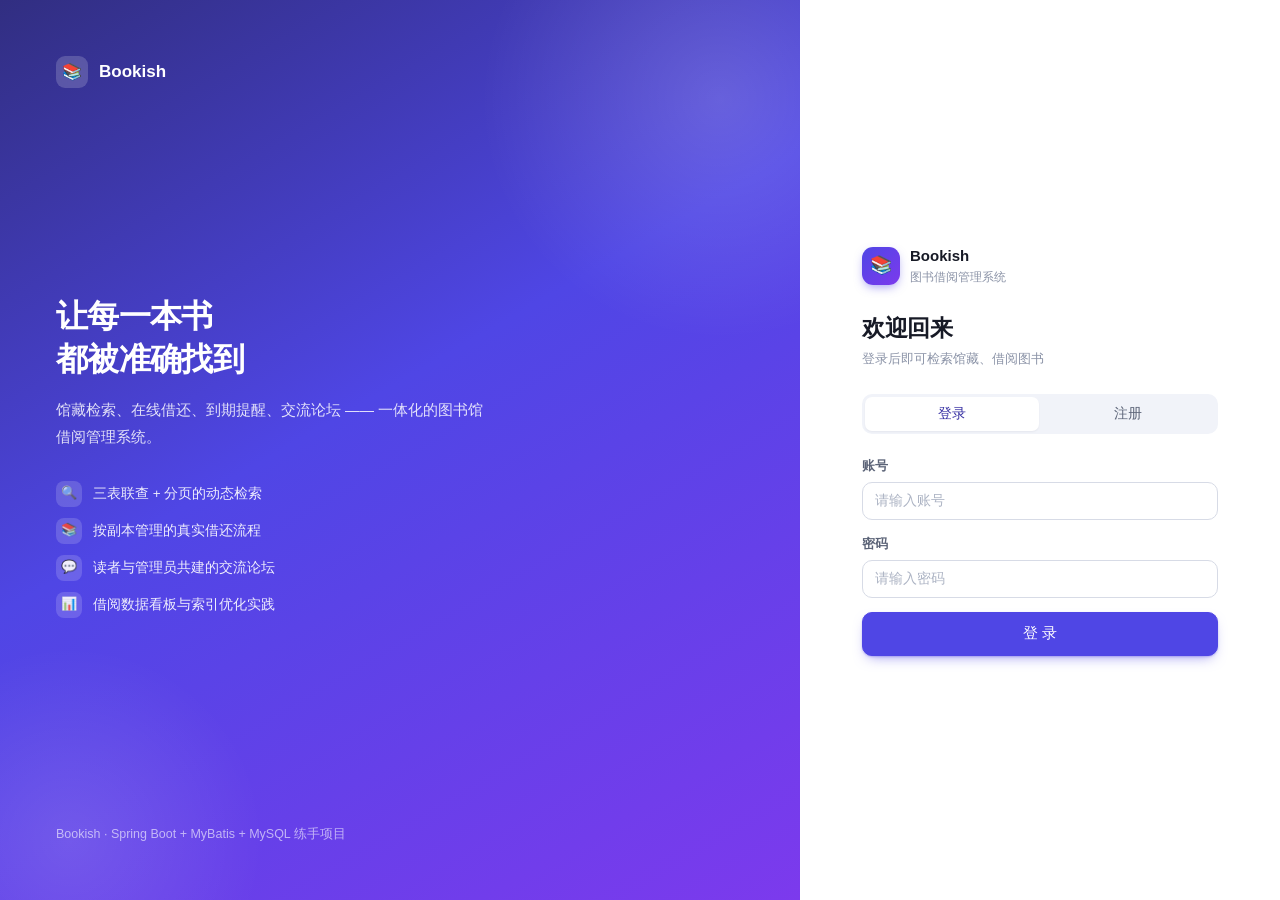
==== src/main/resources/static/index.html @ 9dac6c5d "注册管理员需邀请码 + 前端自动刷新轮询 + 移除演示账号提示 - 后端：RegisterUserVo 增加 role/inviteCode，注册接口校验管理员邀请码   （错误码 1008，邀请码走" ====
<!DOCTYPE html>
<html lang="zh-CN">
<head>
<meta charset="UTF-8">
<meta name="viewport" content="width=device-width, initial-scale=1.0">
<meta http-equiv="Cache-Control" content="no-store, no-cache, must-revalidate">
<title>图书检索 · Bookish</title>
<link rel="stylesheet" href="css/style.css?v=20261019e">
</head>
<body>

<div class="app">
  <aside class="sidebar" id="sidebar"></aside>

  <div class="main">
    <header class="topbar" id="topbar"></header>

    <main class="content">

      <!-- ============ 我的借阅概览 ============ -->
      <div class="stat-grid">
        <div class="stat-card">
          <div class="s-top"><span class="s-label">当前在借</span><span class="s-ico">📖</span></div>
          <div class="s-value" id="statBorrowing">—</div>
          <div class="s-foot">可借上限 <b id="statMax">—</b></div>
        </div>
        <div class="stat-card danger">
          <div class="s-top"><span class="s-label">已逾期</span><span class="s-ico">⏰</span></div>
          <div class="s-value" id="statOverdue">—</div>
          <div class="s-foot">逾期后无法续借</div>
        </div>
        <div class="stat-card success">
          <div class="s-top"><span class="s-label">已归还</span><span class="s-ico">✅</span></div>
          <div class="s-value" id="statReturned">—</div>
          <div class="s-foot">历史累计</div>
        </div>
        <div class="stat-card accent">
          <div class="s-top"><span class="s-label">待缴罚款</span><span class="s-ico">💰</span></div>
          <div class="s-value" id="statFine">—</div>
          <div class="s-foot">0.5 元/天，单本上限 20 元</div>
        </div>
      </div>

      <!-- ============ 热门借阅 TOP10 ============ -->
      <div class="section-title">
        <span class="bar"></span>热门借阅 TOP10
        <span class="sub hot-hint">自动轮播 · 悬停暂停</span>
        <span class="spacer"></span>
        <span class="seg" id="hotToggle">
          <button type="button" class="seg-btn" data-mode="carousel" onclick="setHotMode('carousel')">轮换</button>
          <button type="button" class="seg-btn" data-mode="grid" onclick="setHotMode('grid')">平铺</button>
        </span>
      </div>
      <div class="hot-carousel" id="hotCarousel">
        <button class="hot-arrow prev" onclick="hotGo(-1); hotAuto()" aria-label="上一组">‹</button>
        <div class="hot-viewport" id="hotViewport">
          <div class="hot-track" id="hotTrack">
            <div class="hot-placeholder">热门榜加载中…</div>
          </div>
        </div>
        <button class="hot-arrow next" onclick="hotGo(1); hotAuto()" aria-label="下一组">›</button>
        <div class="hot-dots" id="hotDots"></div>
      </div>

      <!-- ============ 图书检索 ============ -->
      <div class="section-title">
        <span class="bar"></span>图书检索
        <span class="sub">支持书名 / 作者关键词，边打边搜</span>
      </div>

      <div class="filter-bar">
        <div class="search-row">
          <div class="search-wrap">
            <span class="s-ico">🔍</span>
            <input type="text" id="keyword" placeholder="输入书名或作者，边打边搜（回车立即搜索）"
                   oninput="onKeywordInput()" onkeydown="onKeywordKey(event)" autocomplete="off">
            <button type="button" class="s-clear" id="kwClear" title="清空" onclick="clearKeyword()">×</button>
          </div>
          <select id="sortSel" onchange="applyFilter()" style="width:auto;min-width:132px">
            <option value="newest">最新上架</option>
            <option value="hot">最多借阅</option>
            <option value="priceAsc">价格从低到高</option>
            <option value="priceDesc">价格从高到低</option>
          </select>
          <select id="pubSel" onchange="applyFilter()" style="width:auto;min-width:150px">
            <option value="">全部出版社</option>
          </select>
          <button class="btn btn-primary" onclick="applyFilter()">搜索</button>
          <span class="search-status" id="searchStatus"></span>
        </div>
        <div class="chips mt-16" id="categoryChips"></div>
        <div class="chips mt-8">
          <span class="chip" id="chipAvailable" onclick="toggleAvailable()">✅ 只看可借</span>
          <span class="chip" onclick="resetFilter()">↺ 重置条件</span>
        </div>
      </div>

      <div id="bookGrid" class="book-grid"></div>
      <div id="pager" class="pager"></div>

    </main>
  </div>
</div>

<!-- ============ 图书详情弹窗 ============ -->
<div class="modal-mask" id="detailModal">
  <div class="modal modal-lg">
    <div class="modal-head">
      <h3>图书详情</h3>
      <button class="modal-close" onclick="closeModal('detailModal')">×</button>
    </div>
    <div class="modal-body" id="detailBody"></div>
    <div class="modal-foot">
      <button class="btn btn-ghost" onclick="closeModal('detailModal')">关闭</button>
      <button class="btn btn-primary" id="btnBorrow" onclick="doBorrow()">借这本书</button>
    </div>
  </div>
</div>

<script src="js/mock.js?v=20261019e"></script>
<script src="js/api.js?v=20261019e"></script>
<script src="js/home.js?v=20261019e"></script>
</body>
</html>
---- src/main/resources/static/css/style.css ----
/* ==========================================================
   Bookish · 样式表 v2（现代 SaaS 风格）
   ---------------------------------------------------------
   目录：
   0. 设计 token（颜色 / 圆角 / 阴影 / 间距）
   1. 基础重置与排版
   2. 应用外壳：侧边栏 + 顶栏 + 内容区
   3. 按钮
   4. 表单
   5. 卡片 / 面板 / 分区标题
   6. 徽章 / 标签 / 状态点
   7. 统计卡
   8. 标签页 / 分段控件
   9. 表格 / 分页
   10. 头像 / 用户菜单
   11. 骨架屏 / 空状态 / 加载态
   12. Toast / 弹窗 / 抽屉
   13. 图书（网格 / 热门轮播 / 详情）
   14. 借阅（记录卡）
   15. 图表（横向条形）
   16. 个人中心弹窗
   17. 论坛
   18. 公告
   19. 登录注册页
   20. 响应式
   ========================================================== */

/* ==================== 0. 设计 token ==================== */
:root {
  /* 品牌色：靛蓝 */
  --brand:        #4F46E5;
  --brand-600:    #4338CA;
  --brand-700:    #3730A3;
  --brand-50:     #EEF2FF;
  --brand-100:    #E0E7FF;

  /* 中性色 */
  --bg:           #F5F6FA;
  --surface:      #FFFFFF;
  --surface-2:    #FAFBFD;
  --surface-3:    #F1F3F9;
  --border:       #E7E9F0;
  --border-2:     #D7DBE6;
  --text:         #171A26;
  --text-2:       #5B6377;
  --text-3:       #8B93A7;
  --text-4:       #ADB4C4;

  /* 语义色 */
  --danger:       #E5484D;
  --danger-50:    #FEF1F2;
  --danger-100:   #FDD8DA;
  --success:      #12A150;
  --success-50:   #EAFBF1;
  --warn:         #B45309;
  --warn-50:      #FFF7E6;
  --info:         #0EA5E9;
  --info-50:      #EAF7FE;

  /* 兼容旧变量名（个别内联 style 里还在用 --primary / --accent） */
  --primary:        var(--brand);
  --primary-dark:   var(--brand-600);
  --primary-light:  var(--brand-50);
  --accent:         #7C3AED;
  --accent-light:   #F3EEFE;

  --radius:       14px;
  --radius-sm:    10px;
  --radius-xs:    8px;
  --radius-pill:  999px;

  --shadow-xs: 0 1px 2px rgba(16, 24, 40, .05);
  --shadow-sm: 0 1px 3px rgba(16, 24, 40, .06), 0 1px 2px rgba(16, 24, 40, .04);
  --shadow:    0 2px 4px rgba(16, 24, 40, .04), 0 12px 24px -12px rgba(16, 24, 40, .12);
  --shadow-lg: 0 24px 56px -12px rgba(16, 24, 40, .22);

  --sidebar-w: 236px;
  --topbar-h:  64px;
}

/* ==================== 1. 基础 ==================== */
* { margin: 0; padding: 0; box-sizing: border-box; }

html { scroll-behavior: smooth; -webkit-text-size-adjust: 100%; }

body {
  font-family: -apple-system, BlinkMacSystemFont, "Segoe UI", "PingFang SC",
               "Hiragino Sans GB", "Microsoft YaHei", "Helvetica Neue", sans-serif;
  background: var(--bg);
  color: var(--text);
  font-size: 14px;
  line-height: 1.6;
  min-height: 100vh;
  -webkit-font-smoothing: antialiased;
}

a { color: var(--brand); text-decoration: none; }
a:hover { color: var(--brand-600); }

h1, h2, h3, h4 { line-height: 1.35; font-weight: 650; letter-spacing: -.01em; }
h1 { font-size: 20px; }
h2 { font-size: 17px; }
h3 { font-size: 15.5px; }

::selection { background: var(--brand-100); }

/* 滚动条 */
::-webkit-scrollbar { width: 10px; height: 10px; }
::-webkit-scrollbar-thumb { background: #D3D8E4; border-radius: 999px; border: 3px solid transparent; background-clip: content-box; }
::-webkit-scrollbar-thumb:hover { background: #BCC3D4; background-clip: content-box; }
::-webkit-scrollbar-track { background: transparent; }

/* 通用工具类 */
.hidden { display: none !important; }
.text-sub { color: var(--text-2); }
.text-light { color: var(--text-3); }
.text-sm { font-size: 12.5px; }
.text-xs { font-size: 11.5px; }
.mono { font-family: ui-monospace, SFMono-Regular, Menlo, Consolas, "Liberation Mono", monospace; font-size: 12.5px; }
.flex-between { display: flex; align-items: center; justify-content: space-between; gap: 12px; }
.flex-center { display: flex; align-items: center; gap: 8px; }
.mb-8 { margin-bottom: 8px; }
.mb-16 { margin-bottom: 16px; }
.mt-8 { margin-top: 8px; }
.mt-16 { margin-top: 16px; }
.mt-24 { margin-top: 24px; }
.nowrap { white-space: nowrap; }

/* 入场动画 */
@keyframes fadeUp { from { opacity: 0; transform: translateY(8px); } to { opacity: 1; transform: none; } }
@keyframes fadeIn { from { opacity: 0; } to { opacity: 1; } }
@keyframes spin { to { transform: rotate(360deg); } }
@keyframes shimmer { 0% { background-position: -420px 0; } 100% { background-position: 420px 0; } }
@keyframes popIn { from { opacity: 0; transform: translateY(12px) scale(.98); } to { opacity: 1; transform: none; } }
.fade-up { animation: fadeUp .34s cubic-bezier(.22, .61, .36, 1) both; }

/* ==================== 2. 应用外壳 ==================== */
.app { display: flex; min-height: 100vh; }

/* ---- 侧边栏 ---- */
.sidebar {
  width: var(--sidebar-w);
  position: fixed; top: 0; bottom: 0; left: 0; z-index: 70;
  display: flex; flex-direction: column;
  background: var(--surface);
  border-right: 1px solid var(--border);
}

.sb-brand {
  height: var(--topbar-h);
  display: flex; align-items: center; gap: 10px;
  padding: 0 18px; flex-shrink: 0;
  border-bottom: 1px solid var(--border);
}
.sb-logo {
  width: 32px; height: 32px; border-radius: 9px; flex-shrink: 0;
  background: linear-gradient(135deg, var(--brand) 0%, #7C3AED 100%);
  color: #fff; display: flex; align-items: center; justify-content: center;
  font-size: 16px; box-shadow: 0 4px 10px -2px rgba(79, 70, 229, .5);
}
.sb-brand-text b { display: block; font-size: 15px; letter-spacing: -.02em; line-height: 1.2; }
.sb-brand-text span { font-size: 11px; color: var(--text-3); }

.sb-scroll { flex: 1; overflow-y: auto; padding: 14px 12px; }

.sb-group { margin-bottom: 18px; }
.sb-group-title {
  font-size: 11px; font-weight: 600; letter-spacing: .08em;
  color: var(--text-4); text-transform: uppercase;
  padding: 0 10px 7px;
}

.sb-item {
  display: flex; align-items: center; gap: 11px;
  padding: 9px 11px; margin-bottom: 2px;
  border-radius: var(--radius-sm);
  color: var(--text-2); font-size: 13.5px; font-weight: 500;
  cursor: pointer; position: relative;
  transition: background .15s, color .15s;
}
.sb-item:hover { background: var(--surface-3); color: var(--text); }
.sb-item.active { background: var(--brand-50); color: var(--brand-700); font-weight: 600; }
.sb-item.active::before {
  content: ""; position: absolute; left: -12px; top: 50%; transform: translateY(-50%);
  width: 3px; height: 18px; border-radius: 0 3px 3px 0; background: var(--brand);
}
.sb-item .sb-ico { width: 18px; text-align: center; font-size: 15px; flex-shrink: 0; }
.sb-item .sb-txt { flex: 1; }
.sb-badge {
  min-width: 18px; height: 18px; padding: 0 5px;
  border-radius: 999px; background: var(--danger); color: #fff;
  font-size: 10.5px; font-weight: 700; line-height: 18px; text-align: center;
}
.sb-badge.soft { background: var(--brand-100); color: var(--brand-700); }

.sb-foot { padding: 12px; border-top: 1px solid var(--border); flex-shrink: 0; }
.sb-user {
  display: flex; align-items: center; gap: 10px;
  padding: 8px; border-radius: var(--radius-sm);
  cursor: pointer; transition: background .15s;
}
.sb-user:hover { background: var(--surface-3); }
.sb-user-info { min-width: 0; flex: 1; }
.sb-user-info b { display: block; font-size: 13px; font-weight: 600; white-space: nowrap; overflow: hidden; text-overflow: ellipsis; }
.sb-user-info span { font-size: 11px; color: var(--text-3); }

.sidebar-mask {
  position: fixed; inset: 0; z-index: 65;
  background: rgba(16, 24, 40, .38);
  opacity: 0; pointer-events: none; transition: opacity .22s;
}
.sidebar-mask.show { opacity: 1; pointer-events: auto; }
/* 毛玻璃只在窄屏「抽屉模式」下生效；宽屏侧边栏常驻，不需要遮罩 */
@media (max-width: 960px) {
  .sidebar-mask { backdrop-filter: blur(2px); }
}
@media (min-width: 961px) {
  .sidebar-mask { display: none !important; }
}

/* ---- 主区 ---- */
.main { flex: 1; min-width: 0; margin-left: var(--sidebar-w); display: flex; flex-direction: column; }

.topbar {
  height: var(--topbar-h); flex-shrink: 0;
  position: sticky; top: 0; z-index: 60;
  display: flex; align-items: center; gap: 14px;
  padding: 0 24px;
  background: rgba(255, 255, 255, .88);
  backdrop-filter: saturate(180%) blur(10px);
  border-bottom: 1px solid var(--border);
}
.tb-title { flex: 1; min-width: 0; }
.tb-title h1 { font-size: 17px; display: flex; align-items: center; gap: 8px; }
.tb-title p { font-size: 12.5px; color: var(--text-3); margin-top: 1px; }
.tb-actions { display: flex; align-items: center; gap: 8px; flex-shrink: 0; }

.menu-btn { display: none; }

.icon-btn {
  width: 36px; height: 36px; border-radius: var(--radius-sm);
  display: inline-flex; align-items: center; justify-content: center;
  border: 1px solid transparent; background: none;
  color: var(--text-2); font-size: 16px; cursor: pointer;
  position: relative; transition: all .15s; font-family: inherit;
}
.icon-btn:hover { background: var(--surface-3); color: var(--text); }
.icon-btn .dot {
  position: absolute; top: 6px; right: 6px;
  width: 8px; height: 8px; border-radius: 50%;
  background: var(--danger); border: 2px solid var(--surface);
}

.content {
  flex: 1; width: 100%; max-width: 1320px;
  margin: 0 auto; padding: 24px;
  animation: fadeIn .28s ease both;
}
.content-wide { max-width: 100%; }

/* ==================== 3. 按钮 ==================== */
.btn {
  display: inline-flex; align-items: center; justify-content: center; gap: 6px;
  height: 38px; padding: 0 16px;
  border-radius: var(--radius-sm);
  border: 1px solid var(--border-2);
  background: var(--surface); color: var(--text);
  font-size: 13.5px; font-weight: 550; font-family: inherit;
  cursor: pointer; white-space: nowrap;
  transition: background .15s, border-color .15s, box-shadow .15s, transform .06s;
}
.btn:hover { background: var(--surface-3); border-color: var(--text-4); }
.btn:active { transform: translateY(1px); }
.btn:disabled { opacity: .55; cursor: not-allowed; transform: none; }

.btn-primary {
  background: var(--brand); border-color: var(--brand); color: #fff;
  box-shadow: 0 1px 2px rgba(79, 70, 229, .3), 0 6px 14px -6px rgba(79, 70, 229, .6);
}
.btn-primary:hover { background: var(--brand-600); border-color: var(--brand-600); }
.btn-danger { background: var(--danger); border-color: var(--danger); color: #fff; }
.btn-danger:hover { background: #D13438; border-color: #D13438; }
.btn-soft-danger { background: var(--danger-50); border-color: var(--danger-100); color: var(--danger); }
.btn-soft-danger:hover { background: var(--danger-100); border-color: var(--danger-100); }
.btn-success { background: var(--success); border-color: var(--success); color: #fff; }
.btn-success:hover { background: #0E8A44; border-color: #0E8A44; }
.btn-ghost { background: transparent; border-color: var(--border-2); color: var(--text-2); }
.btn-ghost:hover { background: var(--surface-3); color: var(--text); }
.btn-brand-soft { background: var(--brand-50); border-color: var(--brand-100); color: var(--brand-700); }
.btn-brand-soft:hover { background: var(--brand-100); border-color: var(--brand-100); }
.btn-link { background: none; border: none; color: var(--brand); padding: 0 4px; height: auto; }
.btn-link:hover { background: none; text-decoration: underline; }

.btn-sm { height: 30px; padding: 0 11px; font-size: 12.5px; border-radius: var(--radius-xs); gap: 4px; }
.btn-lg { height: 44px; padding: 0 22px; font-size: 14.5px; }
.btn-block { width: 100%; }
.btn-icon { width: 36px; height: 36px; padding: 0; }
.btn-icon.btn-sm { width: 30px; height: 30px; }

.btn-group { display: inline-flex; gap: 6px; }

/* ==================== 4. 表单 ==================== */
.field { margin-bottom: 14px; }
.field > label {
  display: block; font-size: 12.5px; font-weight: 600;
  color: var(--text-2); margin-bottom: 6px;
}
.field .hint { font-size: 11.5px; color: var(--text-3); margin-top: 5px; }
.field .err { font-size: 11.5px; color: var(--danger); margin-top: 5px; }
.field-row { display: grid; grid-template-columns: 1fr 1fr; gap: 12px; }

input[type="text"], input[type="password"], input[type="number"], input[type="date"],
input[type="search"], select, textarea {
  width: 100%; min-height: 38px;
  padding: 8px 12px;
  border: 1px solid var(--border-2);
  border-radius: var(--radius-sm);
  background: var(--surface);
  color: var(--text); font-size: 13.5px; font-family: inherit;
  transition: border-color .15s, box-shadow .15s, background .15s;
}
textarea { min-height: 92px; resize: vertical; line-height: 1.65; }
input::placeholder, textarea::placeholder { color: var(--text-4); }
input:focus, select:focus, textarea:focus {
  outline: none; border-color: var(--brand);
  box-shadow: 0 0 0 3.5px rgba(79, 70, 229, .13);
}
input:disabled, select:disabled, textarea:disabled { background: var(--surface-3); color: var(--text-3); cursor: not-allowed; }
select { cursor: pointer; appearance: none;
  background-image: url("data:image/svg+xml;utf8,<svg xmlns='http://www.w3.org/2000/svg' width='12' height='12' viewBox='0 0 24 24' fill='none' stroke='%238B93A7' stroke-width='3'><path d='M6 9l6 6 6-6'/></svg>");
  background-repeat: no-repeat; background-position: right 12px center; padding-right: 32px;
}

/* 搜索框（带放大镜 + 清空按钮） */
.search-wrap { position: relative; flex: 1; min-width: 160px; }
.search-wrap .s-ico {
  position: absolute; left: 12px; top: 50%; transform: translateY(-50%);
  color: var(--text-4); font-size: 14px; pointer-events: none;
}
.search-wrap input { padding-left: 34px; padding-right: 34px; }
.search-wrap .s-clear {
  position: absolute; right: 8px; top: 50%; transform: translateY(-50%);
  width: 22px; height: 22px; border-radius: 50%; border: none;
  background: var(--surface-3); color: var(--text-2);
  font-size: 14px; line-height: 1; cursor: pointer; display: none;
  align-items: center; justify-content: center;
}
.search-wrap .s-clear:hover { background: var(--border-2); color: var(--text); }

.checkbox { display: inline-flex; align-items: center; gap: 7px; font-size: 13px; color: var(--text-2); cursor: pointer; }
.checkbox input { width: 15px; height: 15px; accent-color: var(--brand); cursor: pointer; }

/* ==================== 5. 卡片 / 面板 / 标题 ==================== */
.card {
  background: var(--surface);
  border: 1px solid var(--border);
  border-radius: var(--radius);
  box-shadow: var(--shadow-xs);
}
.card-pad { padding: 18px; }
.card-head {
  display: flex; align-items: center; justify-content: space-between; gap: 12px;
  padding: 15px 18px; border-bottom: 1px solid var(--border);
}
.card-head h3 { font-size: 14.5px; display: flex; align-items: center; gap: 8px; }
.card-body { padding: 18px; }
.card-body-flush { padding: 8px 0; }

.panel {
  background: var(--surface); border: 1px solid var(--border);
  border-radius: var(--radius); box-shadow: var(--shadow-xs);
}

.section-title {
  display: flex; align-items: center; gap: 9px;
  font-size: 14.5px; font-weight: 650;
  margin: 26px 0 13px;
}
.section-title:first-child { margin-top: 0; }
.section-title .bar {
  width: 3px; height: 15px; border-radius: 2px;
  background: linear-gradient(180deg, var(--brand), #7C3AED);
}
.section-title .sub { font-size: 12px; font-weight: 400; color: var(--text-3); }
.section-title .spacer { flex: 1; }

.divider { height: 1px; background: var(--border); margin: 16px 0; }

/* ==================== 6. 徽章 / 标签 ==================== */
.badge {
  display: inline-flex; align-items: center; gap: 4px;
  height: 20px; padding: 0 8px; border-radius: 6px;
  font-size: 11.5px; font-weight: 600; white-space: nowrap;
  background: var(--surface-3); color: var(--text-2);
}
.badge.brand { background: var(--brand-50); color: var(--brand-700); }
.badge.success { background: var(--success-50); color: var(--success); }
.badge.warn { background: var(--warn-50); color: var(--warn); }
.badge.danger { background: var(--danger-50); color: var(--danger); }
.badge.info { background: var(--info-50); color: #0369A1; }
.badge.solid-danger { background: var(--danger); color: #fff; }
.badge.gradient { background: linear-gradient(135deg, var(--brand), #7C3AED); color: #fff; }

.tag {
  display: inline-flex; align-items: center;
  padding: 1px 8px; border-radius: var(--radius-pill);
  font-size: 11.5px; font-weight: 500;
  background: var(--brand-50); color: var(--brand-700);
  border: 1px solid var(--brand-100);
}
.tag.gray { background: var(--surface-3); color: var(--text-2); border-color: var(--border); }
.tag.warn { background: var(--warn-50); color: var(--warn); border-color: #FBE3B4; }
.tag.danger { background: var(--danger-50); color: var(--danger); border-color: var(--danger-100); }
.tag.success { background: var(--success-50); color: var(--success); border-color: #BFEBD3; }
.tag.plain { background: transparent; border-color: var(--border-2); color: var(--text-2); }

.chip {
  display: inline-flex; align-items: center; gap: 5px;
  padding: 5px 12px; border-radius: var(--radius-pill);
  background: var(--surface); border: 1px solid var(--border-2);
  color: var(--text-2); font-size: 12.5px; cursor: pointer;
  transition: all .15s; user-select: none;
}
.chip:hover { border-color: var(--brand); color: var(--brand-700); background: var(--brand-50); }
.chip.active { background: var(--brand); border-color: var(--brand); color: #fff; font-weight: 600; }
.chip-label { font-size: 12.5px; color: var(--text-3); margin-right: 4px; }

.chips { display: flex; flex-wrap: wrap; gap: 8px; align-items: center; }

.status-tag {
  display: inline-flex; align-items: center; gap: 5px;
  padding: 2px 9px; border-radius: var(--radius-pill);
  font-size: 11.5px; font-weight: 600;
}
.status-tag::before { content: ""; width: 6px; height: 6px; border-radius: 50%; background: currentColor; }
.status-tag.borrowed { background: var(--brand-50); color: var(--brand-700); }
.status-tag.returned { background: var(--surface-3); color: var(--text-2); }
.status-tag.overdue { background: var(--danger-50); color: var(--danger); }
.status-tag.available { background: var(--success-50); color: var(--success); }
.status-tag.lost { background: var(--surface-3); color: var(--text-3); }

/* ==================== 7. 统计卡 ==================== */
.stat-grid { display: grid; grid-template-columns: repeat(4, 1fr); gap: 14px; }
.stat-grid.cols-1 { grid-template-columns: 1fr; }
.stat-grid.cols-2 { grid-template-columns: repeat(2, 1fr); }
.stat-grid.cols-3 { grid-template-columns: repeat(3, 1fr); }
.stat-grid.cols-4 { grid-template-columns: repeat(4, 1fr); }
.stat-grid.cols-5 { grid-template-columns: repeat(5, 1fr); }

.stat-card {
  position: relative; overflow: hidden;
  background: var(--surface); border: 1px solid var(--border);
  border-radius: var(--radius); padding: 16px 18px;
  box-shadow: var(--shadow-xs);
  transition: box-shadow .2s, transform .2s, border-color .2s;
}
.stat-card:hover { box-shadow: var(--shadow); transform: translateY(-2px); border-color: var(--border-2); }
.stat-card .s-top { display: flex; align-items: center; justify-content: space-between; margin-bottom: 9px; }
.stat-card .s-label { font-size: 12.5px; color: var(--text-3); font-weight: 500; }
.stat-card .s-ico {
  width: 32px; height: 32px; border-radius: 9px;
  display: flex; align-items: center; justify-content: center; font-size: 15px;
  background: var(--brand-50);
}
.stat-card .s-value { font-size: 24px; font-weight: 700; letter-spacing: -.02em; line-height: 1.2; }
.stat-card .s-foot { font-size: 11.5px; color: var(--text-3); margin-top: 5px; }
.stat-card.danger .s-ico { background: var(--danger-50); }
.stat-card.danger .s-value { color: var(--danger); }
.stat-card.accent .s-ico { background: var(--warn-50); }
.stat-card.accent .s-value { color: var(--warn); }
.stat-card.success .s-ico { background: var(--success-50); }
.stat-card.success .s-value { color: var(--success); }
.stat-card::after {
  content: ""; position: absolute; right: -28px; top: -28px;
  width: 90px; height: 90px; border-radius: 50%;
  background: radial-gradient(circle, rgba(79, 70, 229, .07), transparent 70%);
  pointer-events: none;
}

/* ==================== 8. 标签页 / 分段控件 ==================== */
.tabs {
  display: flex; gap: 2px; align-items: center;
  border-bottom: 1px solid var(--border);
  margin-bottom: 18px; overflow-x: auto; scrollbar-width: none;
}
.tabs::-webkit-scrollbar { display: none; }
.tabs button {
  position: relative; border: none; background: none; font-family: inherit;
  padding: 10px 15px; margin-bottom: -1px;
  font-size: 13.5px; font-weight: 550; color: var(--text-2);
  cursor: pointer; white-space: nowrap;
  border-bottom: 2px solid transparent;
  transition: color .15s, border-color .15s;
}
.tabs button:hover { color: var(--text); }
.tabs button.active { color: var(--brand-700); border-bottom-color: var(--brand); }
.tabs button .cnt {
  margin-left: 6px; padding: 0 6px; border-radius: 999px;
  background: var(--surface-3); color: var(--text-3);
  font-size: 11px; font-weight: 600;
}
.tabs button.active .cnt { background: var(--brand-50); color: var(--brand-700); }
.tabs .t-spacer { flex: 1; }

.seg {
  display: inline-flex; padding: 3px; gap: 2px;
  background: var(--surface-3); border-radius: var(--radius-sm);
}
.seg-btn {
  border: none; background: none; font-family: inherit;
  padding: 5px 12px; border-radius: 7px;
  font-size: 12.5px; font-weight: 550; color: var(--text-2); cursor: pointer;
  transition: all .15s;
}
.seg-btn:hover { color: var(--text); }
.seg-btn.active { background: var(--surface); color: var(--brand-700); box-shadow: var(--shadow-xs); }

/* ==================== 9. 表格 / 分页 ==================== */
.table-wrap {
  background: var(--surface); border: 1px solid var(--border);
  border-radius: var(--radius); overflow: auto; box-shadow: var(--shadow-xs);
}
.data-table { width: 100%; border-collapse: collapse; font-size: 13.5px; }
.data-table th {
  text-align: left; font-weight: 600; font-size: 12px;
  color: var(--text-3); text-transform: uppercase; letter-spacing: .04em;
  padding: 12px 14px; background: var(--surface-2);
  border-bottom: 1px solid var(--border); white-space: nowrap;
  position: sticky; top: 0; z-index: 1;
}
.data-table td { padding: 12px 14px; border-bottom: 1px solid var(--border); vertical-align: middle; }
.data-table tbody tr:last-child td { border-bottom: none; }
.data-table tbody tr { transition: background .13s; }
.data-table tbody tr:hover { background: var(--surface-2); }
.data-table .t-right { text-align: right; }
.data-table .t-center { text-align: center; }
.data-table .t-narrow { width: 1%; white-space: nowrap; }
.table-empty { padding: 40px 16px; text-align: center; color: var(--text-3); }

.pager {
  display: flex; align-items: center; gap: 5px; flex-wrap: wrap;
  margin-top: 18px;
}
.pager button {
  min-width: 34px; height: 34px; padding: 0 10px;
  border: 1px solid var(--border-2); background: var(--surface);
  border-radius: var(--radius-xs); color: var(--text-2);
  font-size: 13px; font-family: inherit; cursor: pointer;
  transition: all .15s;
}
.pager button:hover:not(:disabled) { border-color: var(--brand); color: var(--brand-700); background: var(--brand-50); }
.pager button.active { background: var(--brand); border-color: var(--brand); color: #fff; font-weight: 600; }
.pager button:disabled { opacity: .45; cursor: not-allowed; }
.pager-info { font-size: 12.5px; color: var(--text-3); margin-left: 8px; }

/* ==================== 10. 头像 / 用户菜单 ==================== */
.avatar {
  width: 34px; height: 34px; border-radius: 50%; flex-shrink: 0;
  display: inline-flex; align-items: center; justify-content: center;
  background: var(--brand); color: #fff;
  font-size: 13px; font-weight: 600; overflow: hidden;
  user-select: none;
}
.avatar img { width: 100%; height: 100%; object-fit: cover; display: block; }
.avatar.avatar-lg { width: 44px; height: 44px; font-size: 16px; }
.avatar.avatar-sm { width: 28px; height: 28px; font-size: 11.5px; }
.avatar.avatar-xs { width: 24px; height: 24px; font-size: 10.5px; }
.avatar.avatar-xl { width: 72px; height: 72px; font-size: 26px; }

.avatar-stack { display: flex; }
.avatar-stack .avatar { margin-left: -8px; border: 2px solid var(--surface); }
.avatar-stack .avatar:first-child { margin-left: 0; }

.nav-user { position: relative; flex-shrink: 0; }
.user-chip {
  display: flex; align-items: center; gap: 9px;
  padding: 4px 10px 4px 4px; border-radius: var(--radius-pill);
  cursor: pointer; transition: background .15s; border: 1px solid transparent;
}
.user-chip:hover { background: var(--surface-3); border-color: var(--border); }
.user-chip .uname { font-size: 13px; font-weight: 550; max-width: 110px; overflow: hidden; text-overflow: ellipsis; white-space: nowrap; }
.user-chip .urole {
  font-size: 10.5px; color: var(--text-3); background: var(--surface-3);
  padding: 1px 7px; border-radius: var(--radius-pill); border: 1px solid var(--border);
}
.user-chip .caret { color: var(--text-4); font-size: 10px; }

.user-menu {
  position: absolute; right: 0; top: 46px; z-index: 90;
  background: var(--surface); border: 1px solid var(--border);
  border-radius: var(--radius); box-shadow: var(--shadow-lg);
  min-width: 200px; padding: 6px; display: none;
  animation: popIn .16s ease both;
}
.user-menu.show { display: block; }
.user-menu .um-head {
  padding: 9px 11px 10px; border-bottom: 1px solid var(--border); margin-bottom: 5px;
}
.user-menu .um-head b { display: block; font-size: 13px; }
.user-menu .um-head span { font-size: 11.5px; color: var(--text-3); }
.user-menu a, .user-menu button {
  display: flex; align-items: center; gap: 9px; width: 100%; text-align: left;
  padding: 8px 11px; border-radius: var(--radius-xs);
  font-size: 13px; color: var(--text); background: none;
  border: none; cursor: pointer; font-family: inherit;
}
.user-menu a:hover, .user-menu button:hover { background: var(--surface-3); }
.user-menu .um-danger { color: var(--danger); }
.user-menu .um-sep { height: 1px; background: var(--border); margin: 5px 0; }

/* ==================== 11. 骨架屏 / 空状态 ==================== */
.sk-card {
  background: var(--surface); border: 1px solid var(--border);
  border-radius: var(--radius); overflow: hidden;
}
.sk-cover { height: 150px; background: var(--surface-3); }
.sk-body { padding: 14px; }
.sk-line {
  height: 11px; border-radius: 5px; margin-bottom: 9px;
  background: linear-gradient(90deg, #EEF0F5 25%, #F7F8FB 37%, #EEF0F5 63%);
  background-size: 420px 100%; animation: shimmer 1.25s linear infinite;
}
.sk-line.w80 { width: 80%; }
.sk-line.w60 { width: 60%; }
.sk-line.w50 { width: 50%; }
.sk-line.w40 { width: 40%; }
.sk-line.tall { height: 18px; }
.sk-row { display: flex; gap: 12px; padding: 14px 18px; border-bottom: 1px solid var(--border); align-items: flex-start; }
.sk-circle { width: 34px; height: 34px; border-radius: 50%; flex-shrink: 0; background: var(--surface-3); }
.sk-row .sk-body { padding: 0; flex: 1; }

.loading-tip { padding: 26px; text-align: center; color: var(--text-3); font-size: 13px; }
.loading-tip::before {
  content: ""; display: inline-block; width: 13px; height: 13px; margin-right: 8px;
  border: 2px solid var(--border-2); border-top-color: var(--brand); border-radius: 50%;
  animation: spin .7s linear infinite; vertical-align: -2px;
}

.empty-tip {
  padding: 52px 20px; text-align: center;
  color: var(--text-3); font-size: 13.5px; line-height: 1.9;
}
.empty-tip .big { font-size: 34px; margin-bottom: 10px; opacity: .9; }
.empty-tip a { font-weight: 550; }

.empty-state { padding: 46px 20px; text-align: center; }
.empty-state .es-ico {
  width: 54px; height: 54px; margin: 0 auto 12px; border-radius: 16px;
  background: var(--surface-3); display: flex; align-items: center; justify-content: center;
  font-size: 24px;
}
.empty-state b { display: block; font-size: 14px; margin-bottom: 4px; }
.empty-state p { color: var(--text-3); font-size: 12.5px; }

.is-busy { opacity: .5; transition: opacity .18s; pointer-events: none; }

/* ==================== 12. Toast / 弹窗 / 抽屉 ==================== */
#toastBox {
  position: fixed; top: 18px; left: 50%; transform: translateX(-50%);
  z-index: 300; display: flex; flex-direction: column; gap: 9px;
  align-items: center; pointer-events: none;
}
.toast {
  display: flex; align-items: center; gap: 9px;
  padding: 10px 16px; border-radius: var(--radius-sm);
  background: #1F2433; color: #fff; font-size: 13px; font-weight: 500;
  box-shadow: var(--shadow-lg); max-width: 440px;
  animation: popIn .2s ease both;
}
.toast::before { content: "●"; font-size: 9px; color: #7DD3A0; }
.toast.err { background: #4A1519; }
.toast.err::before { color: #FF8B8F; }
.toast.warn { background: #4A3208; }
.toast.warn::before { color: #FFC46B; }
.toast.ok::before { color: #7DD3A0; }

.modal-mask {
  position: fixed; inset: 0; z-index: 200;
  background: rgba(16, 24, 40, .45);
  backdrop-filter: blur(3px);
  display: none; align-items: flex-start; justify-content: center;
  padding: 56px 16px; overflow-y: auto;
}
.modal-mask.show { display: flex; animation: fadeIn .18s ease both; }

.modal {
  width: 100%; max-width: 520px; margin: auto 0;
  background: var(--surface); border-radius: 18px;
  box-shadow: var(--shadow-lg); overflow: hidden;
  animation: popIn .22s cubic-bezier(.22, .61, .36, 1) both;
}
.modal.modal-lg { max-width: 760px; }
.modal.modal-xl { max-width: 960px; }
.modal-head {
  display: flex; align-items: center; justify-content: space-between; gap: 12px;
  padding: 17px 20px; border-bottom: 1px solid var(--border);
}
.modal-head h3 { font-size: 15.5px; }
.modal-close {
  width: 30px; height: 30px; border-radius: var(--radius-xs);
  border: none; background: none; color: var(--text-3);
  font-size: 19px; line-height: 1; cursor: pointer; font-family: inherit;
}
.modal-close:hover { background: var(--surface-3); color: var(--text); }
.modal-body { padding: 20px; max-height: 66vh; overflow-y: auto; }
.modal-foot {
  display: flex; align-items: center; justify-content: flex-end; gap: 9px;
  padding: 14px 20px; border-top: 1px solid var(--border); background: var(--surface-2);
}
.modal-foot .spacer { flex: 1; }

.drawer-mask {
  position: fixed; inset: 0; z-index: 210;
  background: rgba(16, 24, 40, .45); backdrop-filter: blur(2px);
  display: none;
}
.drawer-mask.show { display: block; animation: fadeIn .18s ease both; }
.drawer {
  position: fixed; top: 0; right: 0; bottom: 0; z-index: 220;
  width: 100%; max-width: 620px;
  background: var(--surface); border-left: 1px solid var(--border);
  box-shadow: var(--shadow-lg);
  display: flex; flex-direction: column;
  transform: translateX(102%); transition: transform .28s cubic-bezier(.22, .61, .36, 1);
}
.drawer.show { transform: none; }
.drawer-head {
  display: flex; align-items: flex-start; justify-content: space-between; gap: 12px;
  padding: 18px 20px; border-bottom: 1px solid var(--border);
}
.drawer-head h3 { font-size: 17px; line-height: 1.4; }
.drawer-body { flex: 1; overflow-y: auto; padding: 20px; }
.drawer-foot { padding: 14px 20px; border-top: 1px solid var(--border); background: var(--surface-2); }

/* ==================== 13. 图书 ==================== */
.filter-bar {
  background: var(--surface); border: 1px solid var(--border);
  border-radius: var(--radius); padding: 15px 16px;
  box-shadow: var(--shadow-xs);
}
.search-row { display: flex; gap: 10px; align-items: center; flex-wrap: wrap; }
.search-status { font-size: 12.5px; color: var(--text-3); min-width: 60px; }

.book-grid { display: grid; grid-template-columns: repeat(5, 1fr); gap: 15px; margin-top: 18px; }
.book-card {
  background: var(--surface); border: 1px solid var(--border);
  border-radius: var(--radius); overflow: hidden; cursor: pointer;
  display: flex; flex-direction: column;
  transition: box-shadow .2s, transform .2s, border-color .2s;
}
.book-card:hover { box-shadow: var(--shadow); transform: translateY(-3px); border-color: var(--border-2); }
.book-cover {
  height: 156px; position: relative; overflow: hidden;
  background: linear-gradient(160deg, #EEF2FF, #E7EAF6);
  display: flex; align-items: center; justify-content: center;
}
.book-cover img { width: 100%; height: 100%; object-fit: cover; }
.book-cover .spine {
  width: 84%; height: 84%; padding: 12px;
  border-radius: 5px 10px 10px 5px;
  background: linear-gradient(135deg, var(--brand-600), #6D28D9);
  color: #fff; font-size: 13px; font-weight: 600; line-height: 1.45;
  display: flex; align-items: center; text-align: center;
  box-shadow: 0 8px 20px -6px rgba(49, 46, 129, .55), inset 3px 0 0 rgba(255, 255, 255, .22);
  word-break: break-word; overflow: hidden;
}
.book-body { padding: 12px 13px 13px; display: flex; flex-direction: column; flex: 1; }
.book-title { font-size: 13.5px; font-weight: 620; line-height: 1.45; margin-bottom: 3px; min-height: 39px;
  display: -webkit-box; -webkit-line-clamp: 2; -webkit-box-orient: vertical; overflow: hidden; }
.book-author { font-size: 12px; color: var(--text-3); margin-bottom: 9px;
  white-space: nowrap; overflow: hidden; text-overflow: ellipsis; }
.book-tags { display: flex; flex-wrap: wrap; gap: 5px; margin-bottom: 10px; }
.book-foot { display: flex; align-items: center; justify-content: space-between; margin-top: auto; gap: 8px; }
.book-price { font-size: 15px; font-weight: 700; color: var(--text); }
.book-stock { font-size: 11.5px; color: var(--success); font-weight: 550; }
.book-stock.out { color: var(--danger); }

mark.hl, .hl { background: #FFF1A8; color: inherit; padding: 0 1px; border-radius: 3px; }

/* 热门轮播（横向 flex 轨道 + 拖拽 + 自动播放进度点） */
.hot-carousel { position: relative; --hot-visible: 5; --hot-interval: 3.5s; padding: 0 4px; }
.hot-viewport { overflow: hidden; padding: 4px; margin: -4px; cursor: grab; }
.hot-viewport.dragging { cursor: grabbing; }
.hot-viewport.dragging .hot-card { user-select: none; }
.hot-track {
  display: flex; gap: 13px;
  transition: transform .5s cubic-bezier(.22, .61, .36, 1);
  will-change: transform;
}
.hot-viewport.no-anim .hot-track, .hot-track.no-anim { transition: none; }
.hot-card {
  position: relative; cursor: pointer; overflow: hidden; flex-shrink: 0;
  /* 可见张数由 --hot-visible 控制，减去 (n-1) 份间隙保证整页对齐 */
  flex-basis: calc((100% - (var(--hot-visible) - 1) * 13px) / var(--hot-visible));
  background: var(--surface); border: 1px solid var(--border);
  border-radius: var(--radius); padding: 14px 13px 13px;
  transition: box-shadow .2s, transform .2s, border-color .2s;
}
.hot-card:hover { box-shadow: var(--shadow); transform: translateY(-3px); border-color: var(--border-2); }
.hot-card.top3 { border-color: var(--brand-100); background: linear-gradient(180deg, #FBFBFF, var(--surface)); }
.hot-rank {
  position: absolute; top: 0; right: 0;
  width: 30px; height: 30px; display: flex; align-items: center; justify-content: center;
  background: var(--surface-3); color: var(--text-3);
  font-size: 12.5px; font-weight: 700;
  border-radius: 0 var(--radius) 0 12px;
}
.hot-card.top3 .hot-rank { background: linear-gradient(135deg, var(--brand), #7C3AED); color: #fff; }
.hot-title {
  font-size: 13.5px; font-weight: 620; line-height: 1.45; margin-bottom: 4px; padding-right: 24px;
  min-height: 39px; display: -webkit-box; -webkit-line-clamp: 2; -webkit-box-orient: vertical; overflow: hidden;
}
.hot-sub { font-size: 11.5px; color: var(--text-3); margin-bottom: 9px;
  white-space: nowrap; overflow: hidden; text-overflow: ellipsis; }
.hot-count { font-size: 11.5px; color: var(--brand-700); font-weight: 600; }
.hot-arrow {
  position: absolute; top: 50%; transform: translateY(-50%); z-index: 3;
  width: 34px; height: 34px; border-radius: 50%;
  border: 1px solid var(--border); background: var(--surface);
  box-shadow: var(--shadow); color: var(--text-2);
  font-size: 19px; line-height: 1; cursor: pointer; font-family: inherit;
  display: flex; align-items: center; justify-content: center;
  opacity: 0; transition: all .18s;
}
.hot-carousel:hover .hot-arrow { opacity: 1; }
.hot-arrow:hover { background: var(--brand); color: #fff; border-color: var(--brand); }
.hot-arrow.prev { left: -14px; }
.hot-arrow.next { right: -14px; }
.hot-dots { display: flex; gap: 6px; justify-content: center; margin-top: 13px; }
.hot-dots i {
  width: 6px; height: 6px; border-radius: 50%; background: var(--border-2);
  cursor: pointer; transition: all .2s;
}
.hot-dots i.on { background: var(--brand); width: 22px; border-radius: 3px; position: relative; overflow: hidden; }
/* 自动播放进度：激活点内有一条白色进度条随间隔走完，走完即切下一页 */
.hot-dots i.on::after {
  content: ""; position: absolute; inset: 0; background: rgba(255, 255, 255, .6);
  transform-origin: left center; transform: scaleX(0);
}
.hot-carousel.autoplay .hot-dots i.on::after { animation: hotProg var(--hot-interval) linear forwards; }
.hot-carousel.paused .hot-dots i.on::after { animation-play-state: paused; }
@keyframes hotProg { to { transform: scaleX(1); } }
.hot-placeholder { flex: 1 1 100%; text-align: center; color: var(--text-3); padding: 30px; font-size: 13px; }

/* 平铺模式 */
.hot-carousel.mode-grid .hot-track { display: grid; grid-template-columns: repeat(var(--hot-visible), minmax(0, 1fr)); transform: none !important; }
.hot-carousel.mode-grid .hot-arrow, .hot-carousel.mode-grid .hot-dots { display: none; }
.hot-carousel.mode-grid .hot-viewport { overflow: visible; cursor: default; }

/* 详情弹窗内的小件 */
.info-row { display: flex; gap: 12px; padding: 8px 0; border-bottom: 1px dashed var(--border); font-size: 13px; }
.info-row:last-child { border-bottom: none; }
.info-row .k { width: 72px; flex-shrink: 0; color: var(--text-3); font-size: 12.5px; }
.info-row .v { flex: 1; min-width: 0; }
.copy-list { display: flex; flex-wrap: wrap; gap: 5px; }
.copy-item {
  padding: 1px 7px; border-radius: 6px; font-size: 11.5px;
  font-family: ui-monospace, Menlo, Consolas, monospace;
  background: var(--surface-3); color: var(--text-2); border: 1px solid var(--border);
}
.copy-item.available { background: var(--success-50); color: var(--success); border-color: #C6EEDA; }
.copy-item.borrowed { background: var(--warn-50); color: var(--warn); border-color: #FBE3B4; }
.copy-item.lost { background: var(--danger-50); color: var(--danger); border-color: var(--danger-100); }

/* ==================== 14. 借阅记录 ==================== */
.borrow-list { display: flex; flex-direction: column; gap: 12px; }
.borrow-card {
  position: relative; overflow: hidden;
  background: var(--surface); border: 1px solid var(--border);
  border-radius: var(--radius); padding: 16px 18px;
  box-shadow: var(--shadow-xs);
  transition: box-shadow .2s, border-color .2s;
}
.borrow-card:hover { box-shadow: var(--shadow); border-color: var(--border-2); }
.borrow-card::before { content: ""; position: absolute; left: 0; top: 0; bottom: 0; width: 3px; background: var(--brand); }
.borrow-card.overdue::before { background: var(--danger); }
.borrow-card.returned::before { background: var(--border-2); }
.borrow-head { display: flex; align-items: center; gap: 9px; flex-wrap: wrap; margin-bottom: 8px; }
.borrow-head .b-title { font-size: 15px; font-weight: 620; }
.borrow-head .spacer { flex: 1; }
.borrow-meta { display: flex; flex-wrap: wrap; gap: 8px 26px; font-size: 12.5px; color: var(--text-3); }
.borrow-meta b { color: var(--text-2); font-weight: 600; }

/* ==================== 15. 条形图 ==================== */
.bar-chart { display: flex; flex-direction: column; gap: 11px; }
.bar-row { display: flex; align-items: center; gap: 11px; font-size: 12.5px; }
.bar-row .b-name { width: 92px; flex-shrink: 0; color: var(--text-2);
  white-space: nowrap; overflow: hidden; text-overflow: ellipsis; }
.bar-row .b-track { flex: 1; height: 9px; background: var(--surface-3); border-radius: 999px; overflow: hidden; }
.bar-row .b-fill {
  display: block; height: 100%; border-radius: 999px;
  background: linear-gradient(90deg, var(--brand), #7C3AED);
  transition: width .5s cubic-bezier(.22, .61, .36, 1);
}
.bar-row .b-val { width: 44px; text-align: right; font-weight: 600; color: var(--text-2); }

/* ==================== 16. 个人中心弹窗 ==================== */
.pf-modal { max-width: 560px; }
.pf-tabs {
  display: flex; gap: 4px; padding: 12px 20px 0;
  border-bottom: 1px solid var(--border);
}
.pf-tabs button {
  position: relative; border: none; background: none; font-family: inherit;
  padding: 8px 14px; margin-bottom: -1px;
  font-size: 13.5px; font-weight: 550; color: var(--text-2); cursor: pointer;
  border-bottom: 2px solid transparent;
}
.pf-tabs button.active { color: var(--brand-700); border-bottom-color: var(--brand); }

.pf-avatar-row { display: flex; gap: 18px; align-items: center; margin-bottom: 16px; }
.pf-avatar {
  width: 92px; height: 92px; border-radius: 50%; flex-shrink: 0;
  border: 2px dashed var(--border-2); background: var(--surface-3);
  cursor: pointer; overflow: hidden; padding: 0;
  display: flex; align-items: center; justify-content: center;
  transition: border-color .18s, transform .18s;
}
.pf-avatar:hover { border-color: var(--brand); transform: scale(1.03); }
.pf-avatar img { width: 100%; height: 100%; object-fit: cover; display: block; }
.pf-avatar span {
  width: 100%; height: 100%; display: flex; align-items: center; justify-content: center;
  color: #fff; font-size: 32px; font-weight: 600;
}
.pf-avatar-side { flex: 1; min-width: 0; }
.pf-avatar-title { font-size: 14px; font-weight: 600; margin-bottom: 4px; }
.pf-avatar-hint { font-size: 12px; color: var(--text-3); margin-bottom: 11px; }
.pf-avatar-btns { display: flex; gap: 8px; }
.pf-drop {
  border: 1.5px dashed var(--border-2); border-radius: var(--radius);
  padding: 20px; text-align: center; cursor: pointer;
  background: var(--surface-2); transition: all .18s; margin-bottom: 16px;
}
.pf-drop:hover, .pf-drop.over { border-color: var(--brand); background: var(--brand-50); }
.pf-drop b { display: block; font-size: 13.5px; margin-bottom: 3px; }
.pf-drop span { font-size: 12px; color: var(--text-3); }
.pf-progress { height: 6px; border-radius: 999px; background: var(--surface-3); overflow: hidden; margin-bottom: 16px; }
.pf-progress-bar { height: 100%; width: 0; background: linear-gradient(90deg, var(--brand), #7C3AED); transition: width .2s; }
.pf-info { border: 1px solid var(--border); border-radius: var(--radius); overflow: hidden; }
.pf-info-row { display: flex; gap: 12px; padding: 10px 14px; border-bottom: 1px solid var(--border); font-size: 13px; }
.pf-info-row:last-child { border-bottom: none; }
.pf-info-row:nth-child(odd) { background: var(--surface-2); }
.pf-info-k { width: 82px; flex-shrink: 0; color: var(--text-3); font-size: 12.5px; }
.pf-info-v { flex: 1; min-width: 0; word-break: break-all; }
.pf-tip {
  background: var(--info-50); border: 1px solid #BFE5F7; color: #0B5E86;
  border-radius: var(--radius-sm); padding: 10px 13px; font-size: 12.5px; margin-bottom: 16px;
}

/* ==================== 17. 论坛 ==================== */
.forum-layout { display: grid; grid-template-columns: 1fr 300px; gap: 18px; align-items: start; }
.forum-side { position: sticky; top: calc(var(--topbar-h) + 24px); display: flex; flex-direction: column; gap: 14px; }

/* 帖子列表：卡片之间留足呼吸感 */
#postList { display: flex; flex-direction: column; gap: 18px; }
#postList.is-busy { opacity: .55; pointer-events: none; }

.post-item {
  background: var(--surface); border: 1px solid var(--border);
  border-radius: var(--radius); padding: 19px 22px;
  box-shadow: var(--shadow-xs); cursor: pointer;
  transition: box-shadow .2s, border-color .2s, transform .2s;
}
.post-item:hover { box-shadow: var(--shadow); border-color: var(--border-2); transform: translateY(-1px); }
.post-item.is-top { border-left: 3px solid var(--brand); }
.post-item.is-essence { background: linear-gradient(180deg, #FFFDF5, var(--surface) 70px); }

/* 审核状态横幅（详情页顶部） */
.review-banner {
  padding: 12px 18px; border-radius: var(--radius-sm);
  font-size: 13px; line-height: 1.8; margin-bottom: 14px; border: 1px solid;
}
.review-banner.pending {
  background: var(--info-50); border-color: #BAE6FD; color: #0369A1;
}
.review-banner.rejected {
  background: var(--danger-50); border-color: var(--danger-100); color: var(--danger);
}

.post-head { display: flex; align-items: center; gap: 9px; margin-bottom: 10px; flex-wrap: wrap; }
.post-author { font-size: 12.5px; font-weight: 600; }
.post-time { font-size: 11.5px; color: var(--text-4); }
.post-head .spacer { flex: 1; }

.post-title-row { display: flex; align-items: flex-start; gap: 8px; margin-bottom: 6px; }
.post-title { font-size: 15.5px; font-weight: 650; line-height: 1.45; flex: 1; }
.post-title:hover { color: var(--brand); }
.post-excerpt {
  font-size: 13px; color: var(--text-2); line-height: 1.7; margin-bottom: 10px;
  display: -webkit-box; -webkit-line-clamp: 2; -webkit-box-orient: vertical; overflow: hidden;
}
.post-thumbs { display: flex; gap: 7px; margin-bottom: 11px; }
.post-thumbs img {
  width: 66px; height: 66px; object-fit: cover;
  border-radius: var(--radius-xs); border: 1px solid var(--border);
}
.post-foot { display: flex; align-items: center; gap: 16px; font-size: 12px; color: var(--text-3); flex-wrap: wrap; }
.post-foot .spacer { flex: 1; }
.post-stat { display: inline-flex; align-items: center; gap: 4px; }
.post-stat.liked { color: var(--danger); font-weight: 600; }
.post-act {
  display: inline-flex; align-items: center; gap: 4px;
  border: none; background: none; font-family: inherit;
  font-size: 12px; color: var(--text-3); cursor: pointer; padding: 3px 7px; border-radius: 6px;
}
.post-act:hover { background: var(--surface-3); color: var(--text); }
.post-act.danger:hover { background: var(--danger-50); color: var(--danger); }

/* 帖子详情 */
.post-detail { background: var(--surface); border: 1px solid var(--border); border-radius: var(--radius); overflow: hidden; }
.post-detail-head { padding: 22px 24px 18px; border-bottom: 1px solid var(--border); }
.post-detail-title { font-size: 21px; font-weight: 700; line-height: 1.4; margin-bottom: 12px; letter-spacing: -.01em; }
.post-detail-meta { display: flex; align-items: center; gap: 10px; flex-wrap: wrap; font-size: 12.5px; color: var(--text-3); }
.post-body { padding: 22px 24px; font-size: 14.5px; line-height: 1.95; white-space: pre-wrap; word-break: break-word; color: #262B3A; }
.post-images { display: grid; grid-template-columns: repeat(auto-fill, minmax(180px, 1fr)); gap: 10px; padding: 0 24px 20px; }
.post-images img {
  width: 100%; border-radius: var(--radius-sm); border: 1px solid var(--border);
  cursor: zoom-in; transition: transform .2s;
}
.post-images img:hover { transform: scale(1.015); }
.post-actions {
  display: flex; align-items: center; gap: 10px;
  padding: 14px 24px; border-top: 1px solid var(--border); background: var(--surface-2);
}
.post-actions .spacer { flex: 1; }

/* 评论 */
.comment-section { border-top: 1px solid var(--border); background: var(--surface-2); }
.comment-head {
  display: flex; align-items: center; gap: 8px;
  padding: 15px 24px; font-size: 14px; font-weight: 650;
  border-bottom: 1px solid var(--border);
}
.comment-composer { padding: 16px 24px; border-bottom: 1px solid var(--border); background: var(--surface); }
.comment-composer textarea { min-height: 78px; }
.comment-composer .cc-foot { display: flex; align-items: center; gap: 10px; margin-top: 10px; }
.comment-composer .cc-foot .spacer { flex: 1; }
.comment-composer .cc-count { font-size: 11.5px; color: var(--text-3); }

.comment-list { padding: 6px 24px 20px; }
.comment-item { display: flex; gap: 12px; padding: 15px 0; border-bottom: 1px dashed var(--border); }
.comment-item:last-child { border-bottom: none; }
.comment-main { flex: 1; min-width: 0; }
.comment-meta { display: flex; align-items: center; gap: 8px; margin-bottom: 5px; flex-wrap: wrap; }
.comment-name { font-size: 13px; font-weight: 620; }
.comment-time { font-size: 11.5px; color: var(--text-4); }
.comment-text { font-size: 13.5px; line-height: 1.75; white-space: pre-wrap; word-break: break-word; }
.comment-tools { display: flex; gap: 4px; margin-top: 6px; }
.comment-replies {
  margin-top: 12px; padding: 12px 14px;
  background: var(--surface); border: 1px solid var(--border);
  border-radius: var(--radius-sm);
}
.comment-reply-item { display: flex; gap: 10px; padding: 9px 0; }
.comment-reply-item + .comment-reply-item { border-top: 1px dashed var(--border); }
.reply-target { color: var(--brand-700); font-weight: 600; }
.locked-tip {
  display: flex; align-items: center; gap: 8px;
  padding: 14px 24px; background: var(--warn-50); color: var(--warn);
  font-size: 13px; border-top: 1px solid #FBE3B4;
}
.mute-tip {
  display: flex; align-items: center; gap: 8px;
  padding: 12px 16px; background: var(--danger-50); color: var(--danger);
  font-size: 13px; border: 1px solid var(--danger-100); border-radius: var(--radius-sm); margin-bottom: 14px;
}

/* 发帖弹窗 */
.compose-imgs { display: flex; gap: 9px; flex-wrap: wrap; }
.compose-img {
  position: relative; width: 84px; height: 84px;
  border-radius: var(--radius-xs); overflow: hidden; border: 1px solid var(--border);
}
.compose-img img { width: 100%; height: 100%; object-fit: cover; }
.compose-img .del {
  position: absolute; top: 3px; right: 3px;
  width: 19px; height: 19px; border-radius: 50%;
  border: none; background: rgba(16, 24, 40, .62); color: #fff;
  font-size: 13px; line-height: 1; cursor: pointer; font-family: inherit;
}
.compose-img .del:hover { background: var(--danger); }
.compose-add {
  width: 84px; height: 84px; border-radius: var(--radius-xs);
  border: 1.5px dashed var(--border-2); background: var(--surface-2);
  color: var(--text-3); font-size: 21px; cursor: pointer; font-family: inherit;
  display: flex; flex-direction: column; align-items: center; justify-content: center; gap: 2px;
  transition: all .18s;
}
.compose-add:hover { border-color: var(--brand); color: var(--brand); background: var(--brand-50); }
.compose-add small { font-size: 10.5px; }

/* 图片灯箱 */
.lightbox {
  position: fixed; inset: 0; z-index: 260;
  background: rgba(9, 12, 20, .9);
  display: none; align-items: center; justify-content: center; padding: 40px;
}
.lightbox.show { display: flex; animation: fadeIn .18s ease both; }
.lightbox img { max-width: 100%; max-height: 100%; border-radius: var(--radius); box-shadow: var(--shadow-lg); }
.lightbox .lb-close {
  position: absolute; top: 18px; right: 22px;
  width: 40px; height: 40px; border-radius: 50%; border: none;
  background: rgba(255, 255, 255, .12); color: #fff; font-size: 22px;
  cursor: pointer; font-family: inherit;
}
.lightbox .lb-close:hover { background: rgba(255, 255, 255, .22); }

/* 论坛右侧小统计 */
.side-stat { display: flex; align-items: center; justify-content: space-between; padding: 9px 0; font-size: 12.5px; }
.side-stat + .side-stat { border-top: 1px dashed var(--border); }
.side-stat b { font-size: 14px; }
.side-tags { display: flex; flex-wrap: wrap; gap: 7px; }

/* ==================== 18. 公告 ==================== */
.ann-item {
  display: flex; gap: 14px; padding: 16px 18px;
  background: var(--surface); border: 1px solid var(--border);
  border-radius: var(--radius); cursor: pointer;
  box-shadow: var(--shadow-xs); transition: box-shadow .2s, border-color .2s, transform .2s;
}
.ann-item:hover { box-shadow: var(--shadow); border-color: var(--border-2); transform: translateY(-1px); }
.ann-item + .ann-item { margin-top: 12px; }
.ann-item.unread { border-left: 3px solid var(--brand); }
.ann-ico {
  width: 40px; height: 40px; border-radius: 11px; flex-shrink: 0;
  display: flex; align-items: center; justify-content: center; font-size: 17px;
  background: var(--brand-50);
}
.ann-ico.rule { background: var(--warn-50); }
.ann-ico.event { background: var(--success-50); }
.ann-main { flex: 1; min-width: 0; }
.ann-title { display: flex; align-items: center; gap: 8px; font-size: 14.5px; font-weight: 620; margin-bottom: 4px; }
.ann-dot { width: 7px; height: 7px; border-radius: 50%; background: var(--danger); flex-shrink: 0; }
.ann-excerpt { font-size: 12.8px; color: var(--text-2); line-height: 1.7; margin-bottom: 7px;
  display: -webkit-box; -webkit-line-clamp: 2; -webkit-box-orient: vertical; overflow: hidden; }
.ann-meta { display: flex; align-items: center; gap: 14px; font-size: 11.5px; color: var(--text-4); flex-wrap: wrap; }
.ann-content { font-size: 14.5px; line-height: 2; white-space: pre-wrap; word-break: break-word; color: #262B3A; }
.ann-sign {
  margin-top: 22px; padding-top: 14px; border-top: 1px dashed var(--border);
  font-size: 12.5px; color: var(--text-3); text-align: right;
}
.ann-empty-unread { text-align: center; padding: 8px; }

/* ==================== 19. 登录 / 注册 ==================== */
.login-page {
  min-height: 100vh; display: flex; align-items: stretch;
  background: var(--bg);
}
.login-aside {
  flex: 1; position: relative; overflow: hidden; display: none;
  padding: 56px;
  background: linear-gradient(150deg, #312E81 0%, #4F46E5 45%, #7C3AED 100%);
  color: #fff; flex-direction: column; justify-content: space-between;
}
.login-aside::before, .login-aside::after {
  content: ""; position: absolute; border-radius: 50%; pointer-events: none;
}
.login-aside::before {
  width: 520px; height: 520px; right: -180px; top: -160px;
  background: radial-gradient(circle, rgba(255, 255, 255, .16), transparent 65%);
}
.login-aside::after {
  width: 420px; height: 420px; left: -140px; bottom: -150px;
  background: radial-gradient(circle, rgba(255, 255, 255, .12), transparent 65%);
}
.la-brand { display: flex; align-items: center; gap: 11px; font-size: 17px; font-weight: 650; position: relative; }
.la-brand .sb-logo { box-shadow: none; background: rgba(255, 255, 255, .18); backdrop-filter: blur(6px); }
.la-mid { position: relative; max-width: 430px; }
.la-mid h2 { font-size: 32px; line-height: 1.35; letter-spacing: -.02em; margin-bottom: 16px; font-weight: 700; }
.la-mid p { font-size: 14.5px; line-height: 1.85; color: rgba(255, 255, 255, .84); }
.la-feats { display: flex; flex-direction: column; gap: 11px; margin-top: 30px; }
.la-feat { display: flex; align-items: center; gap: 11px; font-size: 13.5px; color: rgba(255, 255, 255, .9); }
.la-feat i {
  width: 26px; height: 26px; border-radius: 8px; flex-shrink: 0;
  background: rgba(255, 255, 255, .16); display: flex; align-items: center; justify-content: center;
  font-size: 13px; font-style: normal;
}
.la-foot { position: relative; font-size: 12.5px; color: rgba(255, 255, 255, .6); }

.login-main {
  width: 100%; max-width: 480px; flex-shrink: 0;
  display: flex; align-items: center; justify-content: center;
  padding: 32px 24px; background: var(--surface);
}
.login-box { width: 100%; max-width: 356px; }
.login-logo { display: flex; align-items: center; gap: 10px; margin-bottom: 26px; }
.login-logo .sb-logo { width: 38px; height: 38px; font-size: 18px; border-radius: 11px; }
.login-box h1 { font-size: 23px; margin-bottom: 5px; letter-spacing: -.02em; }
.login-box .subtitle { font-size: 13px; color: var(--text-3); margin-bottom: 24px; }

.login-tabs {
  display: flex; gap: 3px; padding: 3px; margin-bottom: 22px;
  background: var(--surface-3); border-radius: var(--radius-sm);
}
.login-tabs button {
  flex: 1; border: none; background: none; font-family: inherit;
  padding: 8px; border-radius: 7px;
  font-size: 13.5px; font-weight: 550; color: var(--text-2); cursor: pointer;
  transition: all .15s;
}
.login-tabs button.active { background: var(--surface); color: var(--brand-700); box-shadow: var(--shadow-xs); }

.login-tip {
  margin-top: 22px; padding: 13px 15px;
  background: var(--surface-2); border: 1px dashed var(--border-2);
  border-radius: var(--radius-sm); font-size: 12.3px; line-height: 1.9; color: var(--text-2);
}
.login-tip b { color: var(--text); }
.login-tip .lt-copy {
  margin-top: 9px; display: flex; gap: 7px; flex-wrap: wrap;
}
.login-tip .lt-copy button {
  border: 1px solid var(--border-2); background: var(--surface);
  border-radius: var(--radius-pill); padding: 3px 11px;
  font-size: 11.5px; font-family: inherit; color: var(--text-2); cursor: pointer;
}
.login-tip .lt-copy button:hover { border-color: var(--brand); color: var(--brand-700); background: var(--brand-50); }

/* ==================== 19.5 个人中心（独立页面） ==================== */
.profile-hero {
  display: flex; align-items: center; gap: 20px;
  background: var(--surface); border: 1px solid var(--border);
  border-radius: var(--radius); padding: 22px 24px; margin-bottom: 18px;
  box-shadow: var(--shadow-xs);
}
.profile-hero-info { flex: 1; min-width: 0; }
.profile-hero-info h2 { font-size: 19px; letter-spacing: -.01em; margin-bottom: 3px; }
.profile-hero-info p { font-size: 12.5px; color: var(--text-3); }
.profile-hero-badges { display: flex; gap: 7px; margin-top: 9px; }
.profile-hero-actions { display: flex; flex-direction: column; gap: 8px; align-items: stretch; }

.pf-avatar-lg { width: 76px; height: 76px; border-radius: 22px; font-size: 26px; }
.pf-avatar-lg img { width: 100%; height: 100%; object-fit: cover; border-radius: inherit; }

.profile-grid { display: grid; grid-template-columns: 1.35fr 1fr; gap: 18px; align-items: start; }
.profile-grid .card { overflow: visible; }

.req { color: var(--danger); font-style: normal; font-weight: 700; }

/* 密码强度条 */
.pwd-strength { display: flex; align-items: center; gap: 10px; margin: -6px 0 14px; }
.pwd-strength .ps-bar {
  flex: 1; height: 5px; border-radius: 3px; background: var(--surface-3); overflow: hidden;
}
.pwd-strength .ps-bar i {
  display: block; height: 100%; width: 0; border-radius: 3px;
  background: var(--danger); transition: width .25s, background .25s;
}
.pwd-strength span { font-size: 11.5px; color: var(--text-3); white-space: nowrap; }

/* ==================== 20. 响应式 ==================== */
@media (min-width: 900px) {
  .login-aside { display: flex; }
}
@media (max-width: 1200px) {
  .book-grid { grid-template-columns: repeat(4, 1fr); }
  .hot-carousel { --hot-visible: 4; }
  .stat-grid { grid-template-columns: repeat(4, 1fr); }
}
@media (max-width: 1024px) {
  .forum-layout { grid-template-columns: 1fr; }
  .forum-side { position: static; flex-direction: row; flex-wrap: wrap; }
  .forum-side > * { flex: 1 1 260px; }
  .stat-grid.cols-5 { grid-template-columns: repeat(3, 1fr); }
}
@media (max-width: 960px) {
  .sidebar { transform: translateX(-102%); transition: transform .26s cubic-bezier(.22, .61, .36, 1); }
  .sidebar.open { transform: none; box-shadow: var(--shadow-lg); }
  .main { margin-left: 0; }
  .menu-btn { display: inline-flex; }
  .topbar { padding: 0 16px; }
  .content { padding: 18px 16px; }
  .tb-actions .hide-sm { display: none; }
}
@media (max-width: 760px) {
  .book-grid { grid-template-columns: repeat(3, 1fr); gap: 12px; }
  .hot-carousel { --hot-visible: 2; }
  .stat-grid, .stat-grid.cols-3, .stat-grid.cols-5 { grid-template-columns: repeat(2, 1fr); }
  .field-row { grid-template-columns: 1fr; }
  .modal { max-width: 100%; border-radius: 16px; }
  .modal-mask { padding: 16px; }
  .drawer { max-width: 100%; }
  .login-main { max-width: 100%; }
  .tb-title p { display: none; }
  .user-chip .uname, .user-chip .urole { display: none; }
  .post-detail-title { font-size: 18px; }
  .pf-avatar-row { flex-direction: column; align-items: flex-start; }
  .profile-grid { grid-template-columns: 1fr; }
  .profile-hero { flex-wrap: wrap; }
  .profile-hero-actions { flex-direction: row; width: 100%; }
}
@media (max-width: 520px) {
  .book-grid { grid-template-columns: repeat(2, 1fr); }
  .hot-carousel { --hot-visible: 1.4; }
  .stat-grid, .stat-grid.cols-3, .stat-grid.cols-5 { grid-template-columns: 1fr 1fr; }
  .stat-card .s-value { font-size: 20px; }
  .modal-foot { flex-wrap: wrap; }
}

@media print {
  .sidebar, .topbar, .pager, .btn { display: none !important; }
  .main { margin-left: 0; }
}
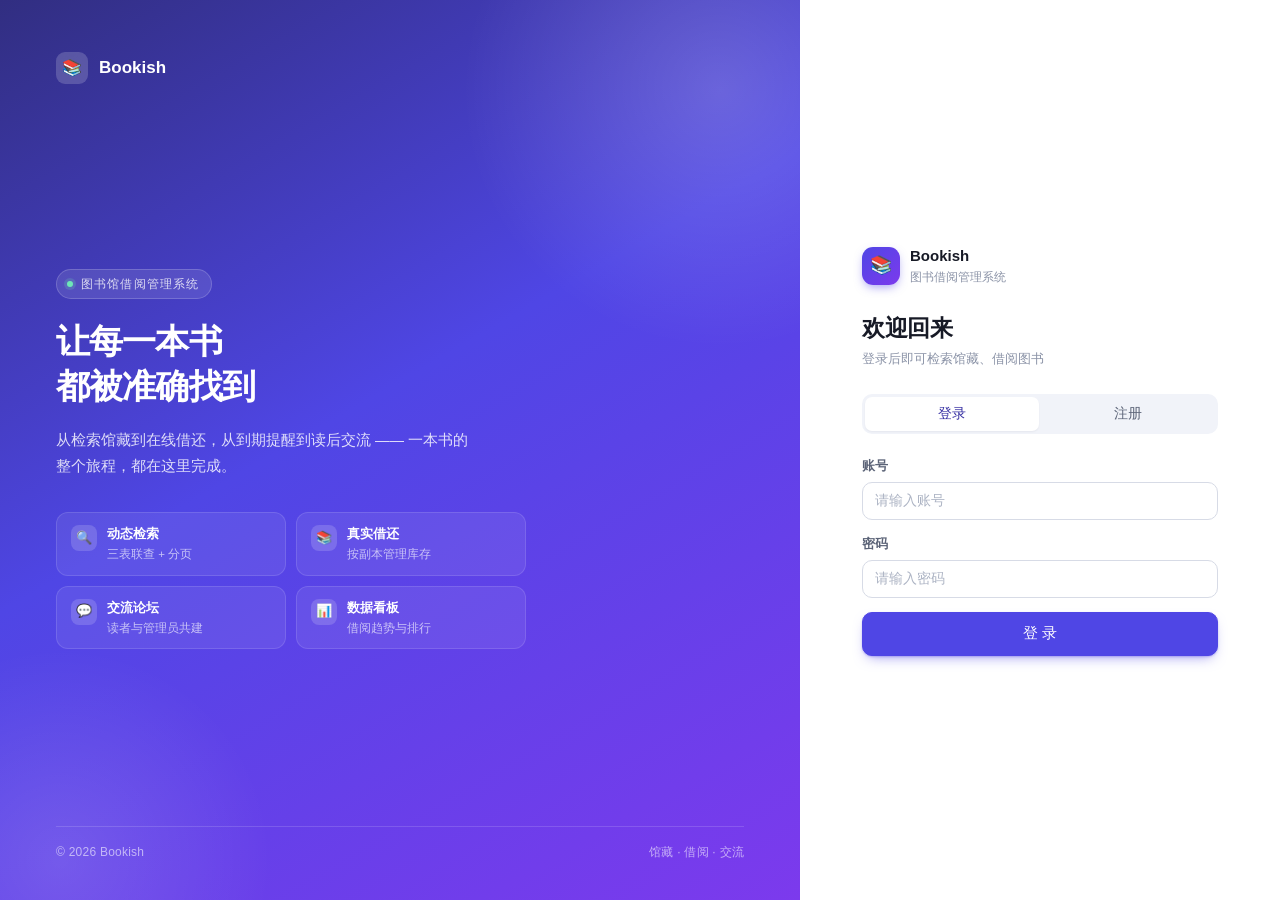
==== commit 775cb0f2: "登录页左栏版式重构：内容垂直居中 + 2×2 特性卡片 + 页脚分隔线（缓存号 f）" ====
--- a/src/main/resources/static/index.html
+++ b/src/main/resources/static/index.html
@@ -5,7 +5,7 @@
 <meta name="viewport" content="width=device-width, initial-scale=1.0">
 <meta http-equiv="Cache-Control" content="no-store, no-cache, must-revalidate">
 <title>图书检索 · Bookish</title>
-<link rel="stylesheet" href="css/style.css?v=20261019e">
+<link rel="stylesheet" href="css/style.css?v=20261019f">
 </head>
 <body>
 
@@ -117,8 +117,8 @@
   </div>
 </div>
 
-<script src="js/mock.js?v=20261019e"></script>
-<script src="js/api.js?v=20261019e"></script>
-<script src="js/home.js?v=20261019e"></script>
+<script src="js/mock.js?v=20261019f"></script>
+<script src="js/api.js?v=20261019f"></script>
+<script src="js/home.js?v=20261019f"></script>
 </body>
 </html>
--- a/src/main/resources/static/css/style.css
+++ b/src/main/resources/static/css/style.css
@@ -1148,34 +1148,62 @@
 }
 .login-aside {
   flex: 1; position: relative; overflow: hidden; display: none;
-  padding: 56px;
+  padding: 52px 56px 38px;
   background: linear-gradient(150deg, #312E81 0%, #4F46E5 45%, #7C3AED 100%);
-  color: #fff; flex-direction: column; justify-content: space-between;
+  color: #fff; flex-direction: column; justify-content: flex-start;
 }
 .login-aside::before, .login-aside::after {
   content: ""; position: absolute; border-radius: 50%; pointer-events: none;
 }
 .login-aside::before {
-  width: 520px; height: 520px; right: -180px; top: -160px;
-  background: radial-gradient(circle, rgba(255, 255, 255, .16), transparent 65%);
+  width: 560px; height: 560px; right: -200px; top: -190px;
+  background: radial-gradient(circle, rgba(255, 255, 255, .18), transparent 65%);
 }
 .login-aside::after {
-  width: 420px; height: 420px; left: -140px; bottom: -150px;
-  background: radial-gradient(circle, rgba(255, 255, 255, .12), transparent 65%);
+  width: 460px; height: 460px; left: -170px; bottom: -190px;
+  background: radial-gradient(circle, rgba(255, 255, 255, .13), transparent 65%);
 }
 .la-brand { display: flex; align-items: center; gap: 11px; font-size: 17px; font-weight: 650; position: relative; }
 .la-brand .sb-logo { box-shadow: none; background: rgba(255, 255, 255, .18); backdrop-filter: blur(6px); }
-.la-mid { position: relative; max-width: 430px; }
-.la-mid h2 { font-size: 32px; line-height: 1.35; letter-spacing: -.02em; margin-bottom: 16px; font-weight: 700; }
-.la-mid p { font-size: 14.5px; line-height: 1.85; color: rgba(255, 255, 255, .84); }
-.la-feats { display: flex; flex-direction: column; gap: 11px; margin-top: 30px; }
-.la-feat { display: flex; align-items: center; gap: 11px; font-size: 13.5px; color: rgba(255, 255, 255, .9); }
+/* 正文在「品牌」与「页脚」之间垂直居中，不再是 space-between 扯开的两端 */
+.la-mid {
+  position: relative; max-width: 470px; flex: 1;
+  display: flex; flex-direction: column; justify-content: center;
+  padding: 32px 0 24px;
+}
+.la-eyebrow {
+  align-self: flex-start; display: inline-flex; align-items: center; gap: 8px;
+  font-size: 11.5px; letter-spacing: .1em; color: rgba(255, 255, 255, .8);
+  background: rgba(255, 255, 255, .1); border: 1px solid rgba(255, 255, 255, .18);
+  padding: 5px 12px 5px 10px; border-radius: 999px; margin-bottom: 20px;
+}
+.la-eyebrow::before {
+  content: ""; width: 6px; height: 6px; border-radius: 50%;
+  background: #6EE7B7; box-shadow: 0 0 0 3px rgba(110, 231, 183, .18);
+}
+.la-mid h2 { font-size: 34px; line-height: 1.32; letter-spacing: -.025em; margin-bottom: 18px; font-weight: 700; }
+.la-mid p { font-size: 14.5px; line-height: 1.85; color: rgba(255, 255, 255, .82); max-width: 420px; }
+.la-feats { display: grid; grid-template-columns: 1fr 1fr; gap: 10px; margin-top: 32px; }
+.la-feat {
+  display: flex; align-items: flex-start; gap: 10px;
+  padding: 12px 14px; border-radius: 12px;
+  background: rgba(255, 255, 255, .075);
+  border: 1px solid rgba(255, 255, 255, .12);
+  transition: background .18s, border-color .18s, transform .18s;
+}
+.la-feat:hover { background: rgba(255, 255, 255, .13); border-color: rgba(255, 255, 255, .2); transform: translateY(-1px); }
 .la-feat i {
   width: 26px; height: 26px; border-radius: 8px; flex-shrink: 0;
   background: rgba(255, 255, 255, .16); display: flex; align-items: center; justify-content: center;
   font-size: 13px; font-style: normal;
 }
-.la-foot { position: relative; font-size: 12.5px; color: rgba(255, 255, 255, .6); }
+.la-feat b { display: block; font-size: 13px; font-weight: 600; line-height: 1.45; color: #fff; }
+.la-feat span { display: block; font-size: 11.5px; color: rgba(255, 255, 255, .66); margin-top: 2px; line-height: 1.45; }
+.la-foot {
+  position: relative; display: flex; align-items: center; justify-content: space-between; gap: 12px;
+  padding-top: 16px; border-top: 1px solid rgba(255, 255, 255, .14);
+  font-size: 12px; color: rgba(255, 255, 255, .58); letter-spacing: .02em;
+}
 
 .login-main {
   width: 100%; max-width: 480px; flex-shrink: 0;
@@ -1256,6 +1284,11 @@
   .book-grid { grid-template-columns: repeat(4, 1fr); }
   .hot-carousel { --hot-visible: 4; }
   .stat-grid { grid-template-columns: repeat(4, 1fr); }
+  /* 左栏变窄后 2×2 卡片会挤，退成单列 */
+  .login-aside { padding: 44px 40px 32px; }
+  .la-mid h2 { font-size: 28px; }
+  .la-feats { grid-template-columns: 1fr; gap: 8px; margin-top: 26px; }
+  .la-feat { padding: 10px 12px; }
 }
 @media (max-width: 1024px) {
   .forum-layout { grid-template-columns: 1fr; }
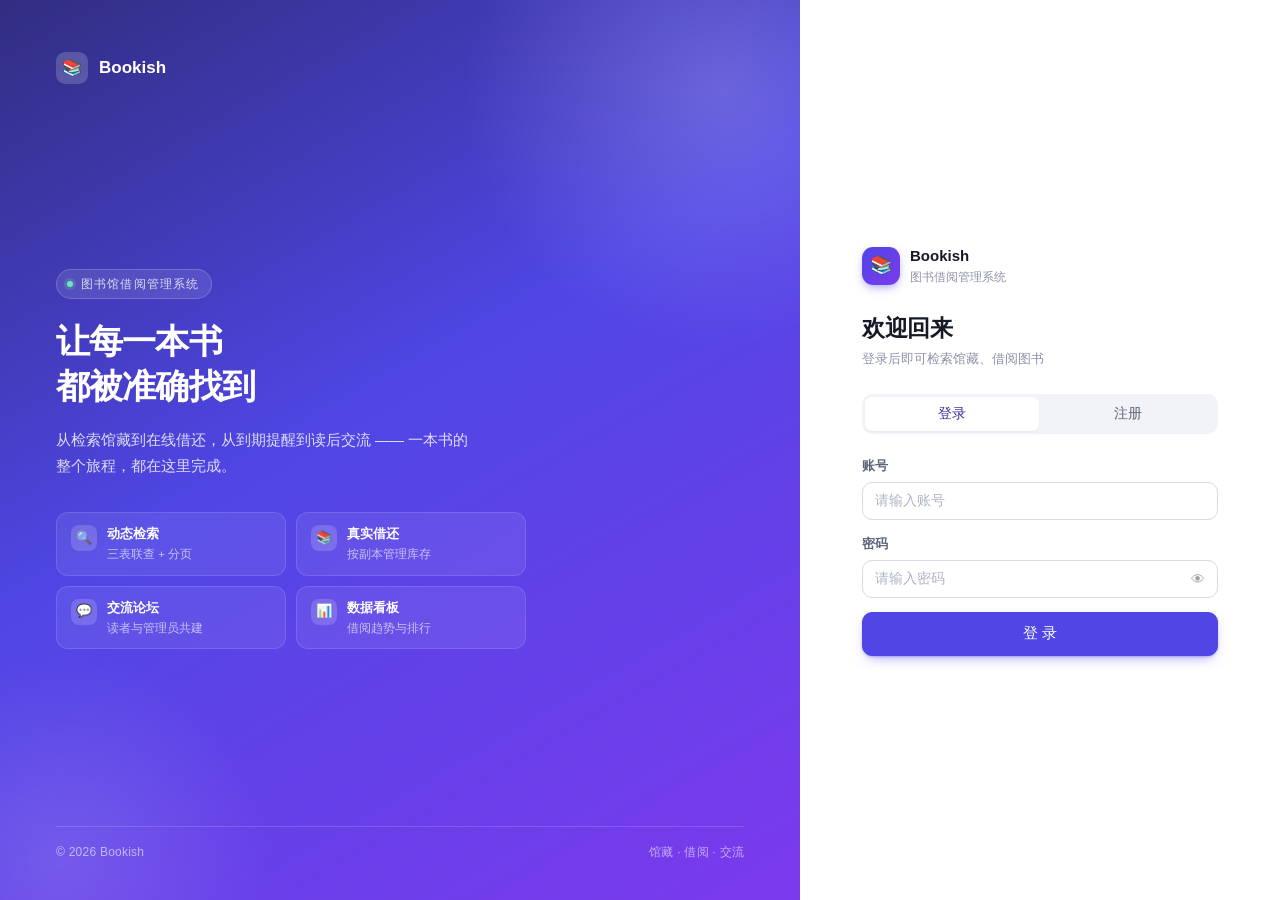
==== commit b7f965b9: "登录/注册密码与邀请码加小眼睛明文切换；邀请码输入默认打码（缓存号 g）" ====
--- a/src/main/resources/static/index.html
+++ b/src/main/resources/static/index.html
@@ -5,7 +5,7 @@
 <meta name="viewport" content="width=device-width, initial-scale=1.0">
 <meta http-equiv="Cache-Control" content="no-store, no-cache, must-revalidate">
 <title>图书检索 · Bookish</title>
-<link rel="stylesheet" href="css/style.css?v=20261019f">
+<link rel="stylesheet" href="css/style.css?v=20261019g">
 </head>
 <body>
 
@@ -117,8 +117,8 @@
   </div>
 </div>
 
-<script src="js/mock.js?v=20261019f"></script>
-<script src="js/api.js?v=20261019f"></script>
-<script src="js/home.js?v=20261019f"></script>
+<script src="js/mock.js?v=20261019g"></script>
+<script src="js/api.js?v=20261019g"></script>
+<script src="js/home.js?v=20261019g"></script>
 </body>
 </html>
--- a/src/main/resources/static/css/style.css
+++ b/src/main/resources/static/css/style.css
@@ -308,6 +308,17 @@
 .field .hint { font-size: 11.5px; color: var(--text-3); margin-top: 5px; }
 .field .err { font-size: 11.5px; color: var(--danger); margin-top: 5px; }
 .field-row { display: grid; grid-template-columns: 1fr 1fr; gap: 12px; }
+/* 密码 / 邀请码：右侧小眼睛切换明文 */
+.pwd-wrap { position: relative; }
+.pwd-wrap input { padding-right: 42px; }
+.pwd-eye {
+  position: absolute; right: 6px; top: 50%; transform: translateY(-50%);
+  border: none; background: none; cursor: pointer; font-size: 14px;
+  padding: 5px 7px; line-height: 1; opacity: .38; border-radius: 6px;
+  transition: opacity .15s;
+}
+.pwd-eye:hover { opacity: .8; }
+.pwd-eye.on { opacity: 1; }
 
 input[type="text"], input[type="password"], input[type="number"], input[type="date"],
 input[type="search"], select, textarea {
